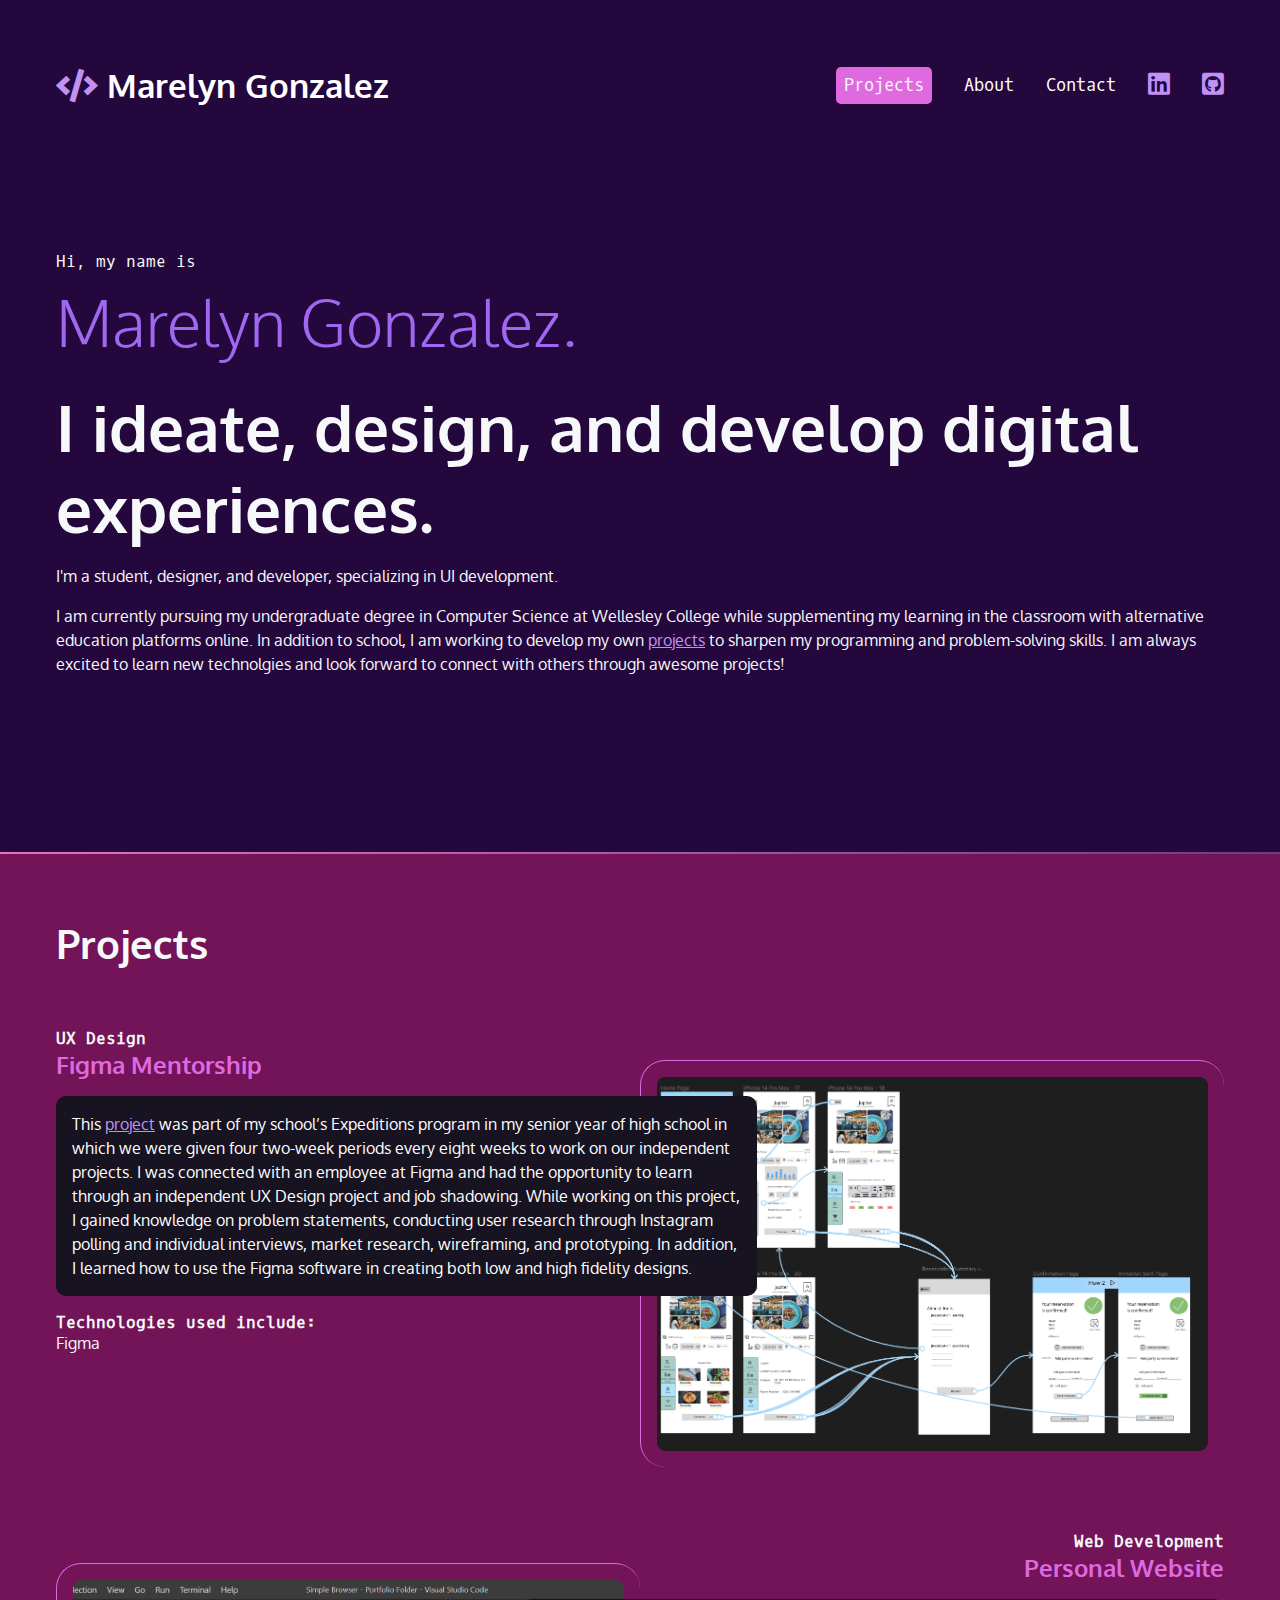
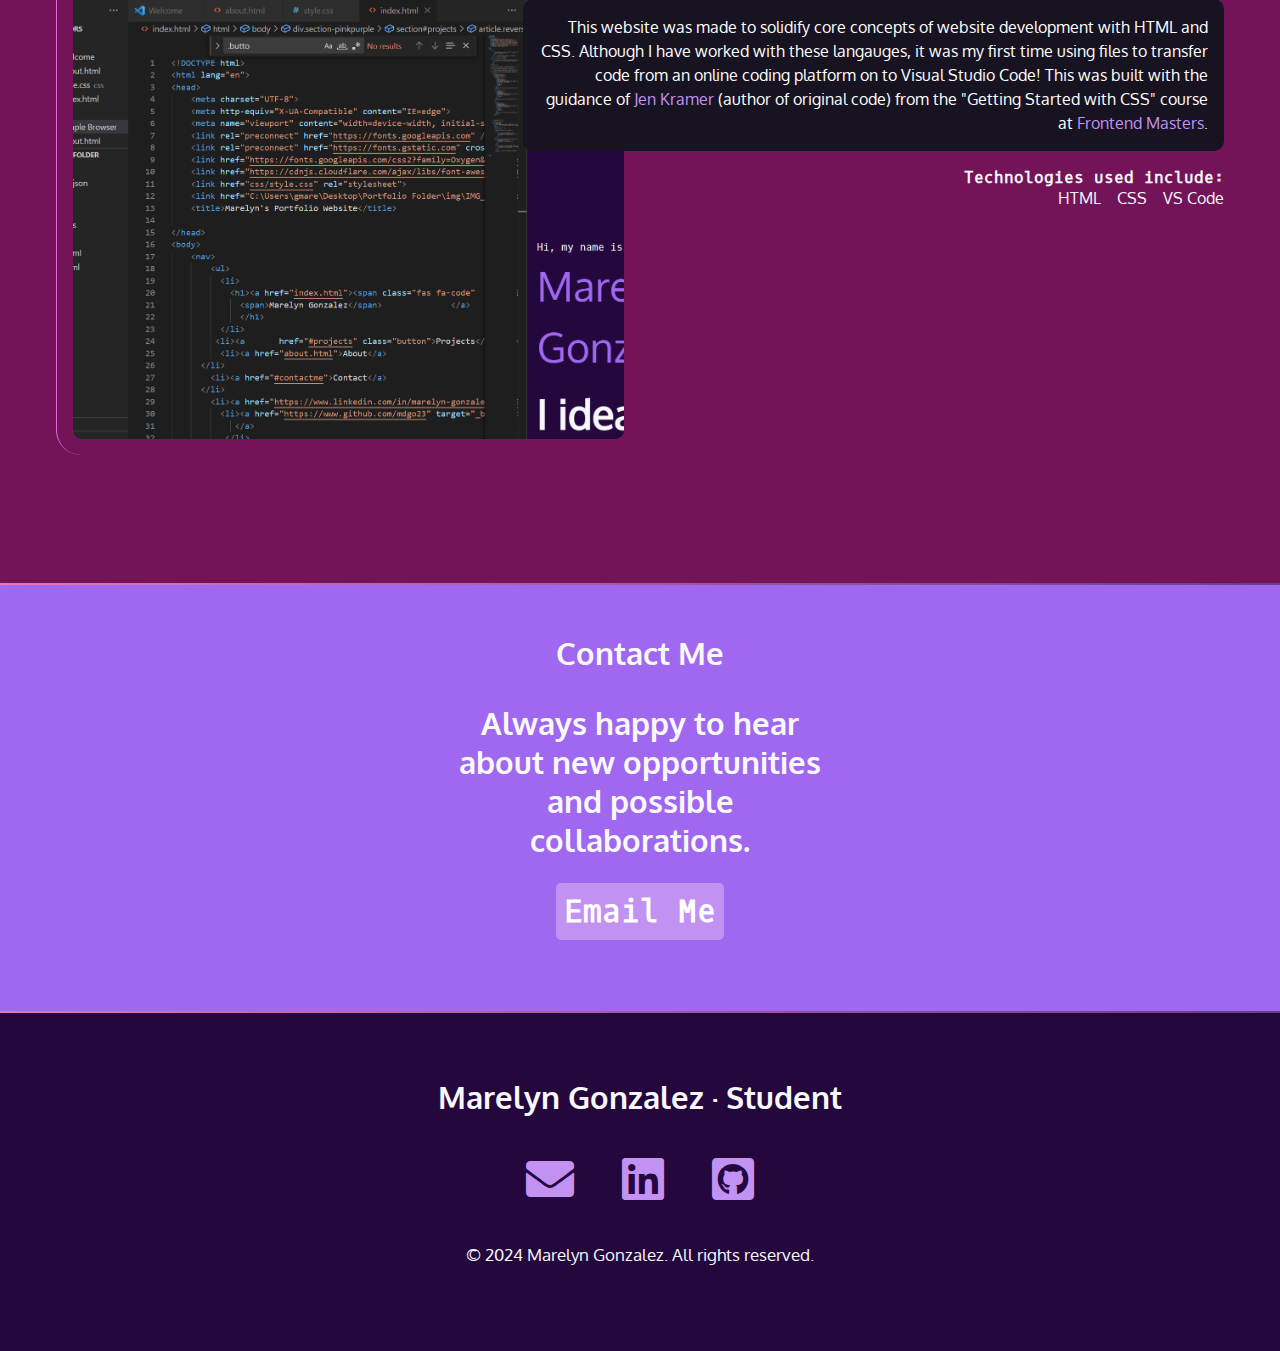
==== index.html @ b645adb0 "Add files via upload" ====
<!DOCTYPE html>
<html lang="en">
<head>
    <meta charset="UTF-8">
    <meta http-equiv="X-UA-Compatible" content="IE=edge">
    <meta name="viewport" content="width=device-width, initial-scale=1.0">
    <link rel="preconnect" href="https://fonts.googleapis.com" />
    <link rel="preconnect" href="https://fonts.gstatic.com" crossorigin />
    <link href="https://fonts.googleapis.com/css2?family=Oxygen&family=Oxygen+Mono&display=swap" rel="stylesheet" />
    <link href="https://cdnjs.cloudflare.com/ajax/libs/font-awesome/5.15.4/css/all.min.css" rel="stylesheet" />
    <link href="css/style.css" rel="stylesheet">
    <link href="C:\Users\gmare\Desktop\Portfolio Folder\img\IMG_7259.jpg" rel="stylesheet"/>
    <title>Marelyn's Portfolio Website</title>
    
</head>
<body>
    <nav>
        <ul>
          <li>    
            <h1><a href="index.html"><span class="fas fa-code"  aria-hidden="true"></span>
              <span>Marelyn Gonzalez</span>              </a>   
              </h1>
          </li>
         <li><a       href="#projects" class="button">Projects</a></li>
          <li><a href="about.html">About</a>
      </li>
        <li><a href="#contactme">Contact</a>
      </li>
        <li><a href="https://www.linkedin.com/in/marelyn-gonzalez-180805212/" target="_blank"> <span class="fab fa-linkedin" aria-hidden="true"></span> <span class="sr-only">LinkedIn</span></a></li>
          <li><a href="https://www.github.com/mdgo23" target="_blank"><span class="fab fa-github-square" aria-hidden="true"></span><span class="sr-only">Github</span>
             </a>
           </li>
        </ul>
        </nav>
    <section id="intro">
  
    <p class="name">Hi, my name is <span>Marelyn Gonzalez.</span></p>
            
    <h2>I ideate, design, and develop digital experiences.</h2>
          
    <p>I'm a student, designer, and developer, specializing in UI development.</p>
          
    <p>I am currently pursuing my undergraduate degree in Computer Science at Wellesley College while supplementing my learning in the classroom with alternative education platforms online. In addition to school, I am working to develop my own <a href="#projects"> projects</a> to sharpen my programming and problem-solving skills. I am always excited to learn new technolgies and look forward to connect with others through awesome projects!</p>
    
          </section>
          <div class="gradient"></div>
          <div class="section-pinkpurple">
            <section id="projects">
              <h2>Projects</h2>
              
              
              <article class="reverse">
                <div class="text">
                  <h4>UX Design</h4>
                  <h3>Figma Mentorship </h3>
                  <p class="blackbox">This <a href="https://docs.google.com/presentation/d/1gsAtdjhkwuw9QI_yYYibbG7i0SPEiO4DuSWbHFjhl9w/edit?usp=sharing">project</a> was part of my school’s Expeditions program in my senior year of high school in which we were given four two-week periods every eight weeks to work on our independent projects. I was connected with an employee at Figma and had the opportunity to learn through an independent UX Design project and job shadowing. While working on this project, I gained knowledge on problem statements, conducting user research through Instagram polling and individual interviews, market research, wireframing, and prototyping. In addition, I learned how to use the Figma software in creating both low and high fidelity designs.</p>
                  <h4>Technologies used include:</h4>
                  <ul>
                    <li>Figma</li>
                  </ul>
                </div>
                <img src="img\Screenshot (39).png" alt="Screenshot of the design flow of my app." />
              </article>
            
              
              <article>
                <div class ="text">
                  <h4>Web Development</h4>
                  <h3>Personal Website</h3>
                  <p class="blackbox">This website was made to solidify core concepts of website development with HTML and CSS. Although I have worked with these langauges, it was my first time using files to transfer code from an online coding platform on to Visual Studio Code! This was built with the guidance of <a (jenkramer.org)>Jen Kramer</a> (author of original code) from the "Getting Started with CSS" course at <a (frontendmasters.com)>Frontend Masters</a></a>.</p>
                <h4>Technologies used include:</h4>
                 <ul>
                    <li>HTML</li>
                   <li>CSS</li>
                   <li>VS Code</li>
                  </ul>
                </div>
                  <img src="img\Screenshot (62).png" alt="Screenshot of snippet of Personal Website code." />
                </article>
              </section>
            </div>





        <div class="gradient"></div>

        <div class="section-lilac">  
        <section id="contactme">
            <h2> Contact Me<h2>
              <p> Always happy to hear about new opportunities and possible collaborations.</p>
            <p><a        href="mailto:gmarelyn023@gmail.com" class="button2"> Email Me</a></p>
              </section>
              </div>
              <div class="gradient"></div>
              
              <footer>
                <h2>Marelyn Gonzalez &middot; Student</h2>
                <ul>
                  <li>
                    <a href="mailto:gmarelyn023@gmail.com">
                      <span class="fas fa-envelope" aria-hidden="true"></span>
                      <span class="sr-only">Email</span>
                      </a>
                  </li>
                  <li>
                    <a      
              href="https://www.linkedin.com/in/marelyn-gonzalez-180805212/" target="_blank">
                      <span class="fab fa-linkedin"
                   aria-hidden="true"></span>
                      <span class="sr-only">LinkedIn</span>
                    </a>
                  </li>
                  <li>
                    <a
                href="https://github.com/mdgo23" target="_blank">
                      <span class="fab fa-github-square" aria-hidden="true"></span>
                      <span class="sr-only">Github</span>
                    </a>
                  </li>
                </ul>
                <p><small>&copy; 2024 Marelyn Gonzalez. All rights reserved.</small></p>
                </footer>

    
    
</body>
</html>
---- css/style.css ----
:root{
    --black: #171321;
    --dkpurple: #24073D;
    --lilac: #A068F0;
    --btpurple: #7558DB;
    --ltpurple: #C292F3;
    --pink: #DF6AE0;
    --hotpink: #F2059F;
    --pinkpurple: #731459;
    --white: #f7f8fa;
    --font-size: 1.3rem;
    --mono: "Oxygen mono", monospace;
    --sans: Oxygen, sans-serif; 
  }


/* border box model: https://css-tricks.com/box-sizing/ */

html {
    box-sizing: border-box;
}

*,
*::before,
*::after {
    box-sizing: inherit;
}


/* generic styles for the page */

body {
    padding: 0;
    margin: 0;
    font-family: var(--sans);
    background-color: var(--dkpurple);
    color: var(--white);
    font-size: var(--font-size);
}

h1,
h2,
h3 {
    margin: 0;
}

a {
    color: var(--ltpurple);
}

a:hover {
    color: var(--pink);
    text-decoration: underline;
}
img {
  width: 100%;
}


/* background color divs */

.section-lilac {
    background-color: var(--lilac);
}
.section-pinkpurple {
    background-color: var(--pinkpurple);
}

.gradient {
    background: linear-gradient(90deg, rgba(228,115,192,1) 0%, rgba(104,61,138,1) 100%);
    height: 2px;
}


/* intro styles */

#intro {
    padding: 4rem 1rem 10rem 1rem;
    padding-bottom: 10rem;
    max-width: 1200px;
    margin: 0 auto;
}

#intro p {
    font-size: 1rem;
    line-height: 1.5;
}

#intro .name {
    font-family: var(--mono);
    font-size: 1rem;
}

.name span {
    font-family: var(--sans);
    font-size: 4rem;
    color: var(--lilac);
    display: block;
    font-weight: 300;
}

#intro h2 {
    font-size: 4rem;
}


/* contact section */

#contactme {
    width: 400px;
    text-align: center;
    margin: 0 auto;
    padding: 3rem 0;
}

#contact p:last-child {
    margin-top: 3rem;
}


/* navigation */

nav {
    font-family: var(--mono);
    font-size: 80%;
    padding: 4rem 1rem;
}

nav h1 a {
    font-family: var(--sans);
}

nav ul {
    margin: 0;
    padding: 0;
    list-style-type: none;
    display: flex;
    flex-flow: row wrap;
    justify-content: center;
    align-items: center;
    gap: 2rem;
}

nav li:first-child {
    flex-basis: 100%;
    text-align: center;
}

nav [class*="fa-"] {
    font-size: 150%;
    color: var(--ltpurple);
}

nav h1 [class*="fa-"] {
    font-size: 100%;
    color: var(--ltpurple);
}

nav a {
    color: white;
    text-decoration: none;
    display: block;
}

nav a:hover,
nav [class*="fa-"]:hover {
    color: var(--pink);
}
.button2 {
    background-color: var(--ltpurple);
    color: white;
    padding: 0.5rem;
    border-radius: 5px;
    text-decoration: none;
    font-family: var(--mono);
}
.button2:hover {
    color: var(--white);
    background-color: var(--hotpink)
;}

.button {
    color: var(--white);
    background-color: var(--pink);
    text-decoration: none;
    font-family: var(--mono);
    border-radius: 5px;
    padding: 0.5rem;
}

.button:hover {
    color: white;
    background-color: var(--hotpink);
}

/* projects section */
#projects {
  padding: 4rem 1rem;
}
#projects h2 {
    font-size: 2.5rem;
    margin-bottom: calc(2.5rem * 1.5);
}
#projects h3 {
    color: var(--pink);
}

#projects h4 {
  font-size: 1rem;
  font-family: var(--mono);
  margin: 0;
}
.blackbox {
    padding: 1rem;
    border-radius: 10px;
    color: white;
    background-color: var(--black);
    font-size: 1rem;
    line-height: 1.5;
}
#projects ul {
    list-style-type: none;
    padding: 0;
    margin: 0;
    display: flex;
    flex-flow: row wrap;
    justify-content: flex-start;
    gap: 1rem;
    font-size: 1rem;
}
#projects img {
    margin: 2rem 0 4rem 0;
    padding: 1rem;
    border-left: 1px solid var(--pink);
    border-top: 1px solid var(--pink);
    border-radius: 25px;
}


/* footer section */

footer {
    text-align: center;
    padding: 4rem 0;
}

footer ul {
    list-style-type: none;
    padding: 0;
    margin: 2rem 0;
    display: flex;
    flex-flow: row wrap;
    justify-content: center;
    gap: 3rem;
    font-size: 3rem;
}
@media (min-width: 800px) {
  article {
    display: grid;
    grid-template-columns: repeat(10, 1fr);
  }
  #projects {
    max-width: 1200px;
    margin: 0 auto;
  }
  #projects img {
    grid-column: 1/6;
    grid-row: 1/2;
  }
  .text {
    grid-column: 5/11;
    grid-row: 1/2;
    order: 2;
    text-align: right;
  }
  #projects ul {
    justify-content: flex-end;
  }
  #projects .reverse .text {
    grid-column: 1/7;
    order: 2;
    text-align: left;
  }
  #projects .reverse img {
    grid-column: 6/11;
    grid-row: 1/2;
  }
  #projects .reverse ul {
    justify-content: flex-start;
  }
  
}
@media (min-width: 850px) {
    nav {
        max-width: 1200px;
        margin: 0 auto;
    }
    nav li:first-child {
        flex-basis: auto;
        text-align: left;
        margin-right: auto;
    }
}
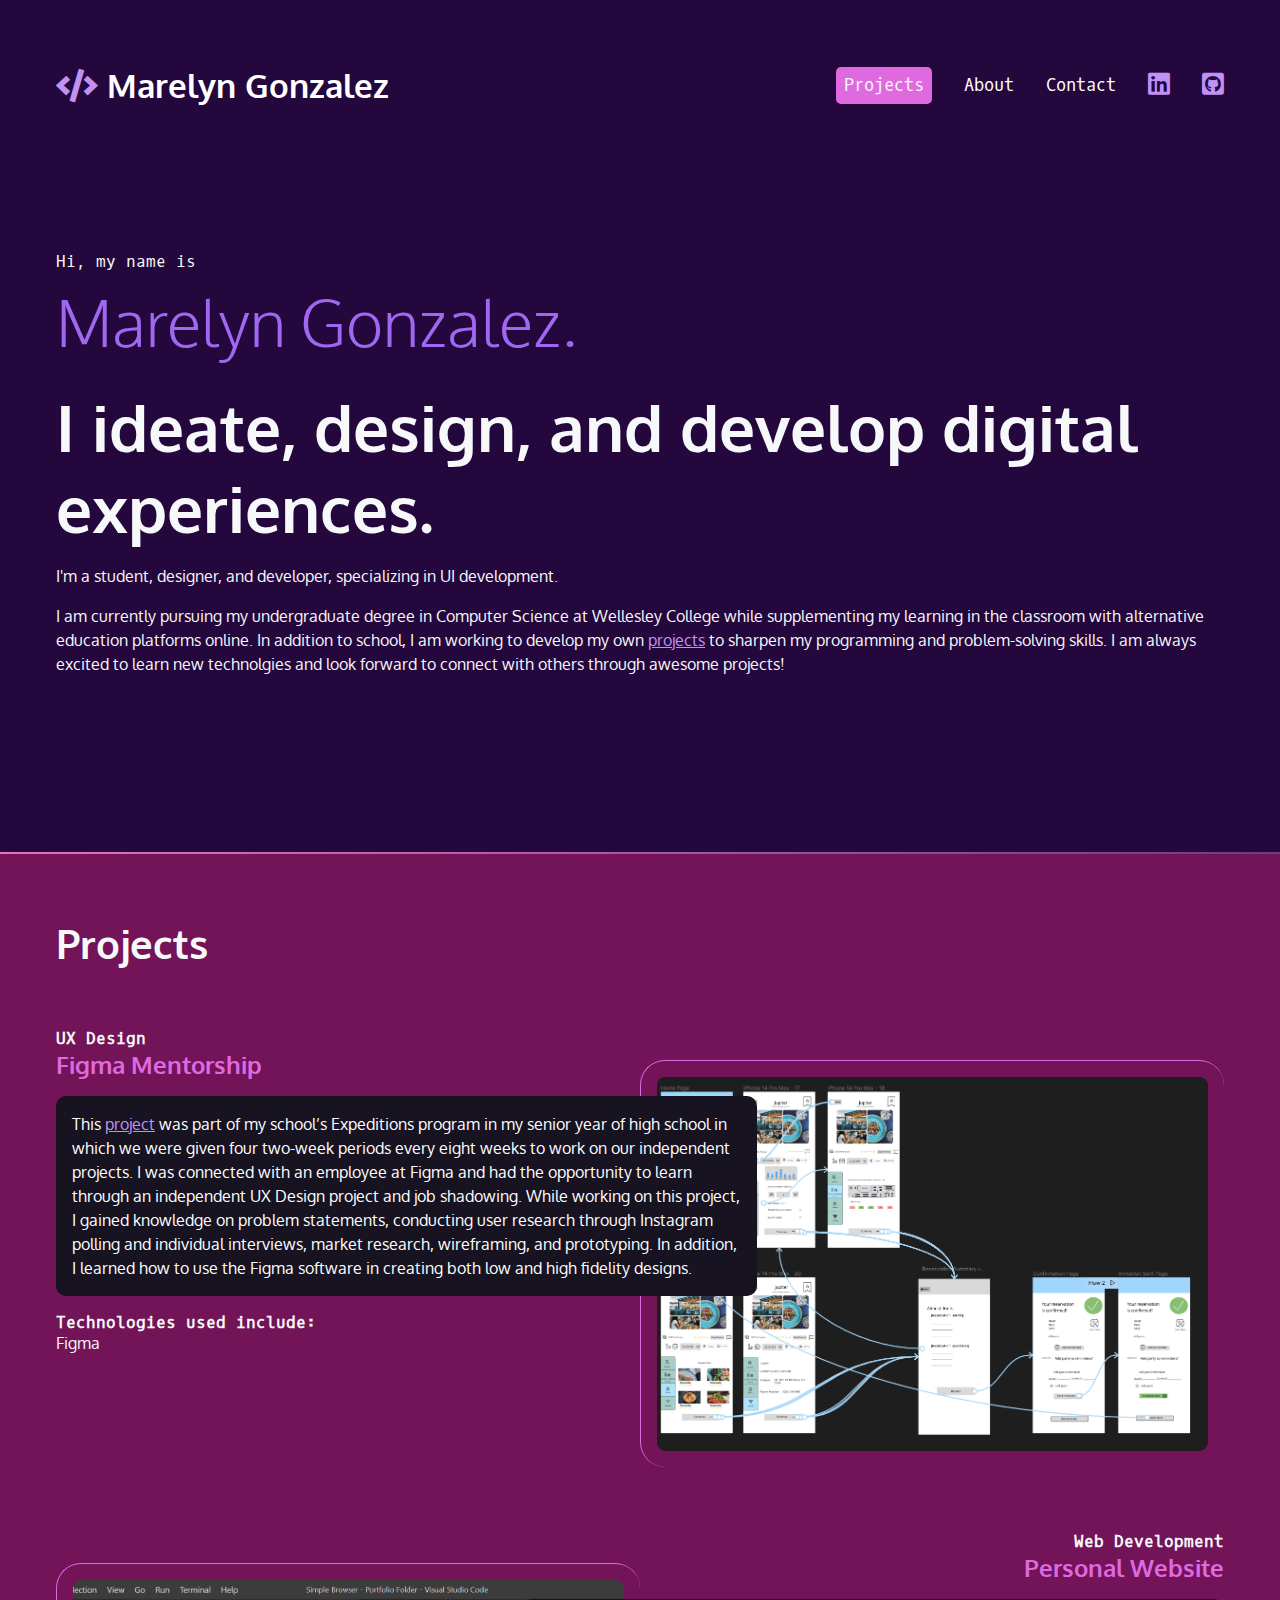
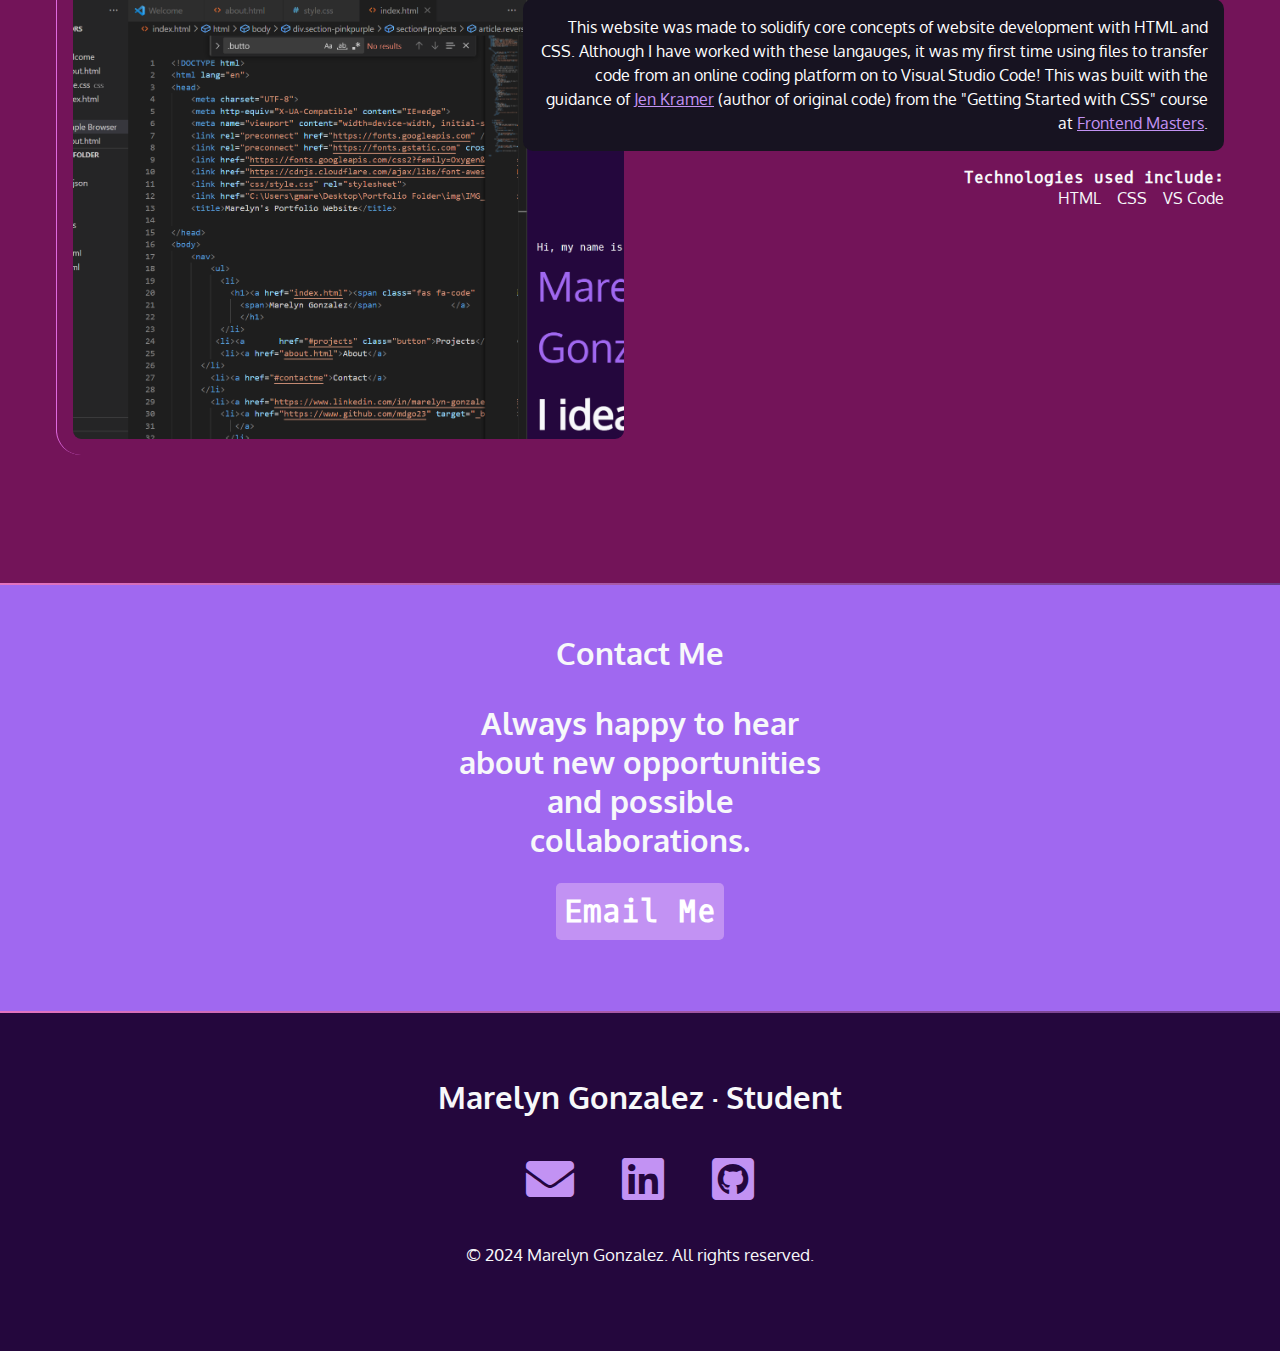
==== commit a9840783: "Update index.html" ====
--- a/index.html
+++ b/index.html
@@ -67,7 +67,7 @@
                 <div class ="text">
                   <h4>Web Development</h4>
                   <h3>Personal Website</h3>
-                  <p class="blackbox">This website was made to solidify core concepts of website development with HTML and CSS. Although I have worked with these langauges, it was my first time using files to transfer code from an online coding platform on to Visual Studio Code! This was built with the guidance of <a (jenkramer.org)>Jen Kramer</a> (author of original code) from the "Getting Started with CSS" course at <a (frontendmasters.com)>Frontend Masters</a></a>.</p>
+                  <p class="blackbox">This website was made to solidify core concepts of website development with HTML and CSS. Although I have worked with these langauges, it was my first time using files to transfer code from an online coding platform on to Visual Studio Code! This was built with the guidance of <a href="jenkramer.org">Jen Kramer</a> (author of original code) from the "Getting Started with CSS" course at <a href="frontendmasters.com">Frontend Masters</a>.</p>
                 <h4>Technologies used include:</h4>
                  <ul>
                     <li>HTML</li>
@@ -126,4 +126,4 @@
     
     
 </body>
-</html>+</html>
